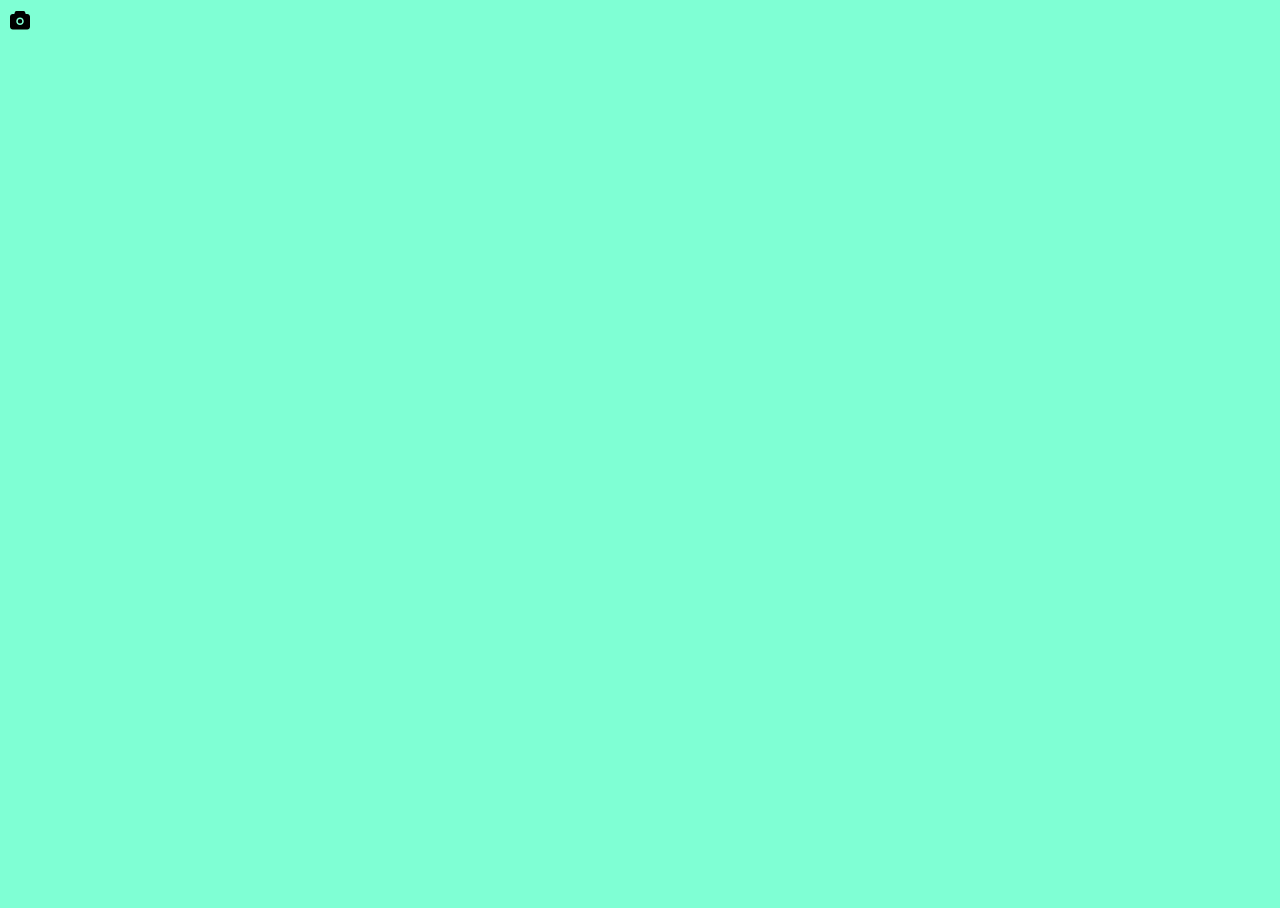
==== index.html @ cb2c3912 "Create index.html" ====
<!DOCTYPE html>
<html lang="en">
  <head>
    <meta charset="UTF-8" />
    <meta http-equiv="X-UA-Compatible" content="IE=edge" />
    <meta name="viewport" content="width=device-width, initial-scale=1.0" />
    <link rel="stylesheet" href="https://cdn.jsdelivr.net/npm/niplayer@latest/dist/css/index.css" />
    <script src="https://cdn.jsdelivr.net/npm/niplayer@latest/dist/player.umd.js"></script>
    <title>Document</title>
    <style>
      html,body {
        width: 100%;
        height: 100%;
        background-color: aquamarine;
      }
    </style>
  </head>
  <body>
    <div>
      <svg t="1675149393959" class="icon" viewBox="0 0 1024 1024" version="1.1" xmlns="http://www.w3.org/2000/svg" p-id="6504" width="24" height="24">
        <path d="M659.925333 128a74.666667 74.666667 0 0 1 71.338667 52.618667L754.56 256H821.333333c64.8 0 117.333333 52.533333 117.333334 117.333333v426.666667c0 64.8-52.533333 117.333333-117.333334 117.333333H202.666667c-64.8 0-117.333333-52.533333-117.333334-117.333333V373.333333c0-64.8 52.533333-117.333333 117.333334-117.333333h66.773333l23.296-75.381333A74.666667 74.666667 0 0 1 364.074667 128h295.850666zM512 405.333333c-88.362667 0-160 71.637333-160 160 0 88.362667 71.637333 160 160 160 88.362667 0 160-71.637333 160-160 0-88.362667-71.637333-160-160-160z m0 256a96 96 0 1 0 0-192 96 96 0 0 0 0 192z" fill="#000000" p-id="6505">
        </path>
      </svg>
    </div>
    <div id="video"></div>
    
    <script>
      let player = new Player.Player({
        url: "https://novaex.cc/demo2.mp4",
        container: document.getElementById("video"),
        width: "1000px",
        height: "400px",
      });
      player.use({
        install(player) {
          player.registerControls("Dot", {
            id: "Dot",
            props: {
              style: {
                backgroundColor: "blue",
              },
            },
          });
        },
      });
    </script>
  </body>
</html>
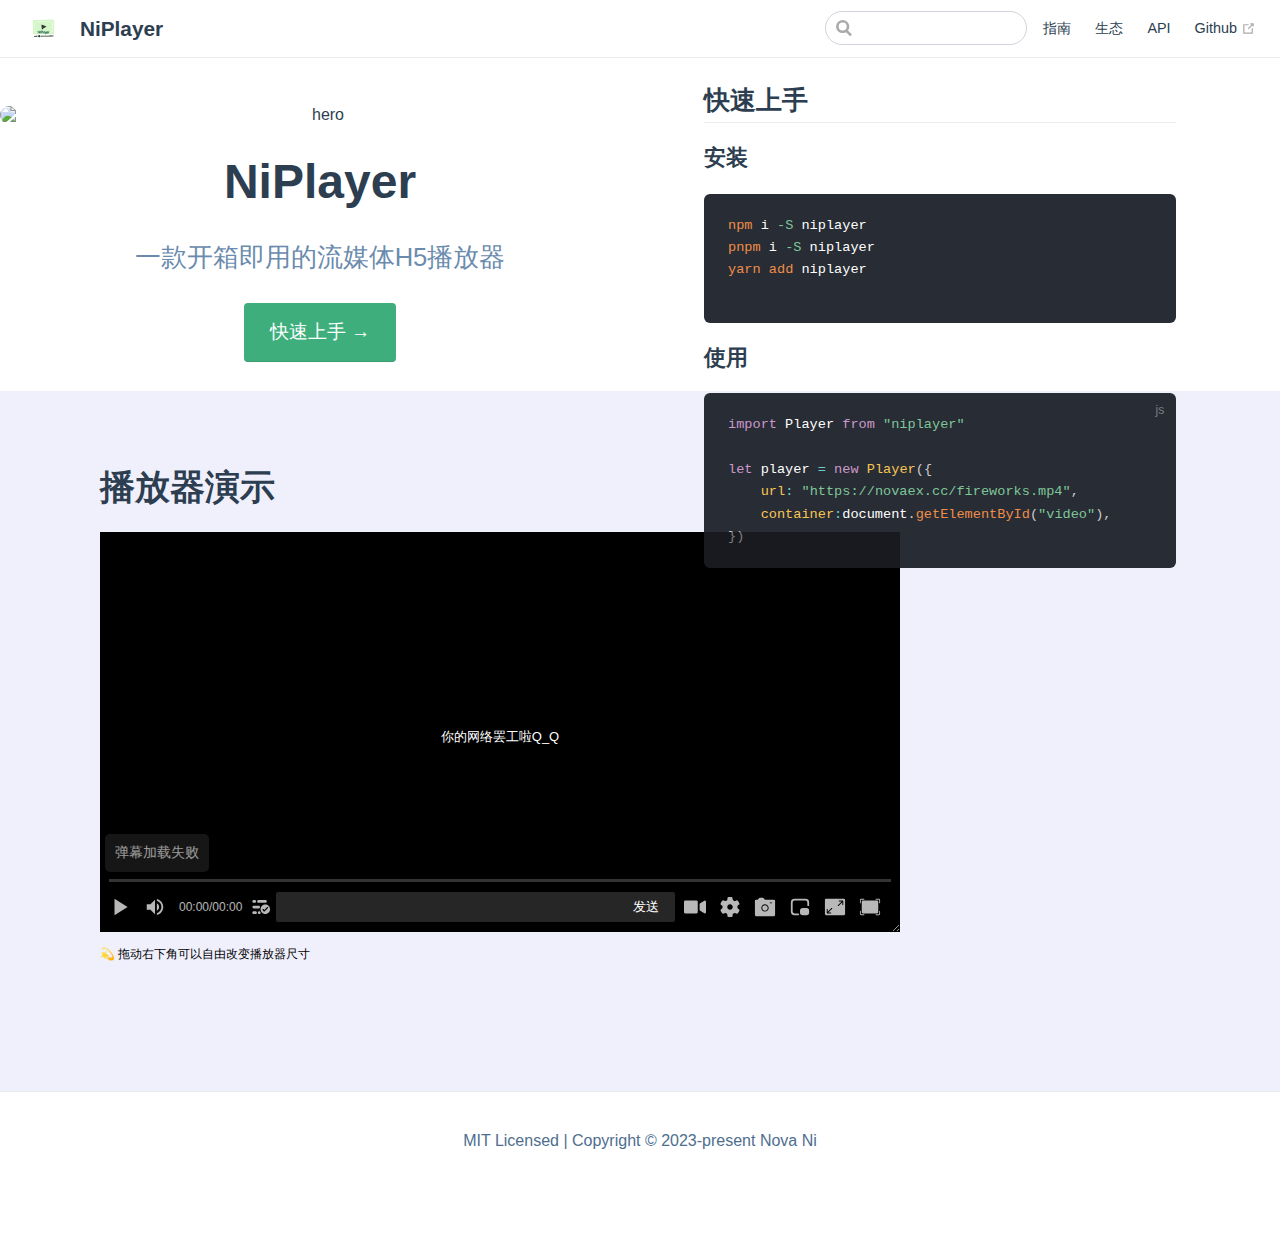
==== commit f2cacb7b: "deploy" ====
--- a/index.html
+++ b/index.html
@@ -1,48 +1,52 @@
 <!DOCTYPE html>
-<html lang="en">
+<html lang="en-US">
   <head>
-    <meta charset="UTF-8" />
-    <meta http-equiv="X-UA-Compatible" content="IE=edge" />
-    <meta name="viewport" content="width=device-width, initial-scale=1.0" />
-    <link rel="stylesheet" href="https://cdn.jsdelivr.net/npm/niplayer@latest/dist/css/index.css" />
-    <script src="https://cdn.jsdelivr.net/npm/niplayer@latest/dist/player.umd.js"></script>
-    <title>Document</title>
-    <style>
-      html,body {
-        width: 100%;
-        height: 100%;
-        background-color: aquamarine;
-      }
-    </style>
+    <meta charset="utf-8">
+    <meta name="viewport" content="width=device-width,initial-scale=1">
+    <title>NiPlayer</title>
+    <meta name="generator" content="VuePress 1.9.8">
+    
+    <meta name="description" content="一款开箱即用的H5流媒体播放器">
+    
+    <link rel="preload" href="/assets/css/0.styles.da705c6e.css" as="style"><link rel="preload" href="/assets/js/app.97c02238.js" as="script"><link rel="preload" href="/assets/js/2.1f286199.js" as="script"><link rel="preload" href="/assets/js/9.06695d3e.js" as="script"><link rel="preload" href="/assets/js/3.0d7fd552.js" as="script"><link rel="prefetch" href="/assets/js/10.275e69c3.js"><link rel="prefetch" href="/assets/js/11.cec7d54b.js"><link rel="prefetch" href="/assets/js/12.749bec8d.js"><link rel="prefetch" href="/assets/js/13.1fce0dee.js"><link rel="prefetch" href="/assets/js/14.be39ef04.js"><link rel="prefetch" href="/assets/js/15.e1bc31ca.js"><link rel="prefetch" href="/assets/js/16.792c9445.js"><link rel="prefetch" href="/assets/js/17.b4f97cc5.js"><link rel="prefetch" href="/assets/js/18.1da1cf87.js"><link rel="prefetch" href="/assets/js/19.feb451e7.js"><link rel="prefetch" href="/assets/js/20.a39a56b5.js"><link rel="prefetch" href="/assets/js/4.28f7f98e.js"><link rel="prefetch" href="/assets/js/5.9e49a057.js"><link rel="prefetch" href="/assets/js/6.00700fda.js"><link rel="prefetch" href="/assets/js/7.32e72e85.js"><link rel="prefetch" href="/assets/js/8.fa865131.js">
+    <link rel="stylesheet" href="/assets/css/0.styles.da705c6e.css">
   </head>
   <body>
-    <div>
-      <svg t="1675149393959" class="icon" viewBox="0 0 1024 1024" version="1.1" xmlns="http://www.w3.org/2000/svg" p-id="6504" width="24" height="24">
-        <path d="M659.925333 128a74.666667 74.666667 0 0 1 71.338667 52.618667L754.56 256H821.333333c64.8 0 117.333333 52.533333 117.333334 117.333333v426.666667c0 64.8-52.533333 117.333333-117.333334 117.333333H202.666667c-64.8 0-117.333333-52.533333-117.333334-117.333333V373.333333c0-64.8 52.533333-117.333333 117.333334-117.333333h66.773333l23.296-75.381333A74.666667 74.666667 0 0 1 364.074667 128h295.850666zM512 405.333333c-88.362667 0-160 71.637333-160 160 0 88.362667 71.637333 160 160 160 88.362667 0 160-71.637333 160-160 0-88.362667-71.637333-160-160-160z m0 256a96 96 0 1 0 0-192 96 96 0 0 0 0 192z" fill="#000000" p-id="6505">
-        </path>
-      </svg>
-    </div>
-    <div id="video"></div>
-    
-    <script>
-      let player = new Player.Player({
-        url: "https://novaex.cc/demo2.mp4",
-        container: document.getElementById("video"),
-        width: "1000px",
-        height: "400px",
-      });
-      player.use({
-        install(player) {
-          player.registerControls("Dot", {
-            id: "Dot",
-            props: {
-              style: {
-                backgroundColor: "blue",
-              },
-            },
-          });
-        },
-      });
-    </script>
+    <div id="app" data-server-rendered="true"><div class="theme-container no-sidebar custom-page-class"><header class="navbar"><div class="sidebar-button"><svg xmlns="http://www.w3.org/2000/svg" aria-hidden="true" role="img" viewBox="0 0 448 512" class="icon"><path fill="currentColor" d="M436 124H12c-6.627 0-12-5.373-12-12V80c0-6.627 5.373-12 12-12h424c6.627 0 12 5.373 12 12v32c0 6.627-5.373 12-12 12zm0 160H12c-6.627 0-12-5.373-12-12v-32c0-6.627 5.373-12 12-12h424c6.627 0 12 5.373 12 12v32c0 6.627-5.373 12-12 12zm0 160H12c-6.627 0-12-5.373-12-12v-32c0-6.627 5.373-12 12-12h424c6.627 0 12 5.373 12 12v32c0 6.627-5.373 12-12 12z"></path></svg></div> <a href="/" aria-current="page" class="home-link router-link-exact-active router-link-active"><img src="/assets/NiPlayer.svg" alt="NiPlayer" class="logo"> <span class="site-name can-hide">NiPlayer</span></a> <div class="links"><div class="search-box"><input aria-label="Search" autocomplete="off" spellcheck="false" value=""> <!----></div> <nav class="nav-links can-hide"><div class="nav-item"><a href="/guide/" class="nav-link">
+  指南
+</a></div><div class="nav-item"><a href="/env/" class="nav-link">
+  生态
+</a></div><div class="nav-item"><a href="/api/" class="nav-link">
+  API
+</a></div><div class="nav-item"><a href="https://github.com/niyuancheng/NiPlayer" target="_blank" rel="noopener noreferrer" class="nav-link external">
+  Github
+  <span><svg xmlns="http://www.w3.org/2000/svg" aria-hidden="true" focusable="false" x="0px" y="0px" viewBox="0 0 100 100" width="15" height="15" class="icon outbound"><path fill="currentColor" d="M18.8,85.1h56l0,0c2.2,0,4-1.8,4-4v-32h-8v28h-48v-48h28v-8h-32l0,0c-2.2,0-4,1.8-4,4v56C14.8,83.3,16.6,85.1,18.8,85.1z"></path> <polygon fill="currentColor" points="45.7,48.7 51.3,54.3 77.2,28.5 77.2,37.2 85.2,37.2 85.2,14.9 62.8,14.9 62.8,22.9 71.5,22.9"></polygon></svg> <span class="sr-only">(opens new window)</span></span></a></div> <!----></nav></div></header> <div class="sidebar-mask"></div> <aside class="sidebar"><nav class="nav-links"><div class="nav-item"><a href="/guide/" class="nav-link">
+  指南
+</a></div><div class="nav-item"><a href="/env/" class="nav-link">
+  生态
+</a></div><div class="nav-item"><a href="/api/" class="nav-link">
+  API
+</a></div><div class="nav-item"><a href="https://github.com/niyuancheng/NiPlayer" target="_blank" rel="noopener noreferrer" class="nav-link external">
+  Github
+  <span><svg xmlns="http://www.w3.org/2000/svg" aria-hidden="true" focusable="false" x="0px" y="0px" viewBox="0 0 100 100" width="15" height="15" class="icon outbound"><path fill="currentColor" d="M18.8,85.1h56l0,0c2.2,0,4-1.8,4-4v-32h-8v28h-48v-48h28v-8h-32l0,0c-2.2,0-4,1.8-4,4v56C14.8,83.3,16.6,85.1,18.8,85.1z"></path> <polygon fill="currentColor" points="45.7,48.7 51.3,54.3 77.2,28.5 77.2,37.2 85.2,37.2 85.2,14.9 62.8,14.9 62.8,22.9 71.5,22.9"></polygon></svg> <span class="sr-only">(opens new window)</span></span></a></div> <!----></nav>  <!----> </aside> <main aria-labelledby="main-title" class="home"><header class="hero"><img src="https://user-images.githubusercontent.com/69229785/218453758-a594b343-00b3-4480-9b81-39e4993eea35.png" alt="hero"> <h1 id="main-title">
+      NiPlayer
+    </h1> <p class="description">
+      一款开箱即用的流媒体H5播放器
+    </p> <p class="action"><a href="/guide/" class="nav-link action-button">
+  快速上手 →
+</a></p></header> <!----> <div class="theme-default-content custom content__default"><div id="wrapper" data-v-2b04a01d><h1 data-v-2b04a01d>播放器演示</h1> <div class="playarea" data-v-2b04a01d><div class="box" data-v-2b04a01d></div></div> <div class="info" data-v-2b04a01d><div class="content__info" data-v-2b04a01d><p>💫 拖动右下角可以自由改变播放器尺寸</p></div></div> <div class="begin" data-v-2b04a01d><div class="content__begin" data-v-2b04a01d><h2 id="快速上手"><a href="#快速上手" class="header-anchor">#</a> 快速上手</h2> <h3 id="安装"><a href="#安装" class="header-anchor">#</a> 安装</h3> <div class="language-shell extra-class"><pre class="language-shell"><code><span class="token function">npm</span> i <span class="token parameter variable">-S</span> niplayer                                   
+<span class="token function">pnpm</span> i <span class="token parameter variable">-S</span> niplayer
+<span class="token function">yarn</span> <span class="token function">add</span> niplayer
+
+</code></pre></div><h3 id="使用"><a href="#使用" class="header-anchor">#</a> 使用</h3> <div class="language-js extra-class"><pre class="language-js"><code><span class="token keyword">import</span> Player <span class="token keyword">from</span> <span class="token string">&quot;niplayer&quot;</span>
+
+<span class="token keyword">let</span> player <span class="token operator">=</span> <span class="token keyword">new</span> <span class="token class-name">Player</span><span class="token punctuation">(</span><span class="token punctuation">{</span>
+    <span class="token literal-property property">url</span><span class="token operator">:</span> <span class="token string">&quot;https://novaex.cc/fireworks.mp4&quot;</span><span class="token punctuation">,</span> 
+    <span class="token literal-property property">container</span><span class="token operator">:</span>document<span class="token punctuation">.</span><span class="token function">getElementById</span><span class="token punctuation">(</span><span class="token string">&quot;video&quot;</span><span class="token punctuation">)</span><span class="token punctuation">,</span>
+<span class="token punctuation">}</span><span class="token punctuation">)</span>
+</code></pre></div></div></div></div></div> <div class="footer">
+    MIT Licensed | Copyright © 2023-present Nova Ni
+  </div></main></div><div class="global-ui"></div></div>
+    <script src="/assets/js/app.97c02238.js" defer></script><script src="/assets/js/2.1f286199.js" defer></script><script src="/assets/js/9.06695d3e.js" defer></script><script src="/assets/js/3.0d7fd552.js" defer></script>
   </body>
 </html>
--- a/assets/css/0.styles.da705c6e.css
+++ b/assets/css/0.styles.da705c6e.css
@@ -0,0 +1 @@
+code[class*=language-],pre[class*=language-]{color:#ccc;background:none;font-family:Consolas,Monaco,Andale Mono,Ubuntu Mono,monospace;font-size:1em;text-align:left;white-space:pre;word-spacing:normal;word-break:normal;word-wrap:normal;line-height:1.5;-moz-tab-size:4;-o-tab-size:4;tab-size:4;-webkit-hyphens:none;hyphens:none}pre[class*=language-]{padding:1em;margin:.5em 0;overflow:auto}:not(pre)>code[class*=language-],pre[class*=language-]{background:#2d2d2d}:not(pre)>code[class*=language-]{padding:.1em;border-radius:.3em;white-space:normal}.token.block-comment,.token.cdata,.token.comment,.token.doctype,.token.prolog{color:#999}.token.punctuation{color:#ccc}.token.attr-name,.token.deleted,.token.namespace,.token.tag{color:#e2777a}.token.function-name{color:#6196cc}.token.boolean,.token.function,.token.number{color:#f08d49}.token.class-name,.token.constant,.token.property,.token.symbol{color:#f8c555}.token.atrule,.token.builtin,.token.important,.token.keyword,.token.selector{color:#cc99cd}.token.attr-value,.token.char,.token.regex,.token.string,.token.variable{color:#7ec699}.token.entity,.token.operator,.token.url{color:#67cdcc}.token.bold,.token.important{font-weight:700}.token.italic{font-style:italic}.token.entity{cursor:help}.token.inserted{color:green}.theme-default-content code{color:#476582;padding:.25rem .5rem;margin:0;font-size:.85em;background-color:rgba(27,31,35,.05);border-radius:3px}.theme-default-content code .token.deleted{color:#ec5975}.theme-default-content code .token.inserted{color:#3eaf7c}.theme-default-content pre,.theme-default-content pre[class*=language-]{line-height:1.4;padding:1.25rem 1.5rem;margin:.85rem 0;background-color:#282c34;border-radius:6px;overflow:auto}.theme-default-content pre[class*=language-] code,.theme-default-content pre code{color:#fff;padding:0;background-color:transparent;border-radius:0}div[class*=language-]{position:relative;background-color:#282c34;border-radius:6px}div[class*=language-] .highlight-lines{-webkit-user-select:none;user-select:none;padding-top:1.3rem;position:absolute;top:0;left:0;width:100%;line-height:1.4}div[class*=language-] .highlight-lines .highlighted{background-color:rgba(0,0,0,.66)}div[class*=language-] pre,div[class*=language-] pre[class*=language-]{background:transparent;position:relative;z-index:1}div[class*=language-]:before{position:absolute;z-index:3;top:.8em;right:1em;font-size:.75rem;color:hsla(0,0%,100%,.4)}div[class*=language-]:not(.line-numbers-mode) .line-numbers-wrapper{display:none}div[class*=language-].line-numbers-mode .highlight-lines .highlighted{position:relative}div[class*=language-].line-numbers-mode .highlight-lines .highlighted:before{content:" ";position:absolute;z-index:3;left:0;top:0;display:block;width:3.5rem;height:100%;background-color:rgba(0,0,0,.66)}div[class*=language-].line-numbers-mode pre{padding-left:4.5rem;vertical-align:middle}div[class*=language-].line-numbers-mode .line-numbers-wrapper{position:absolute;top:0;width:3.5rem;text-align:center;color:hsla(0,0%,100%,.3);padding:1.25rem 0;line-height:1.4}div[class*=language-].line-numbers-mode .line-numbers-wrapper br{-webkit-user-select:none;user-select:none}div[class*=language-].line-numbers-mode .line-numbers-wrapper .line-number{position:relative;z-index:4;-webkit-user-select:none;user-select:none;font-size:.85em}div[class*=language-].line-numbers-mode:after{content:"";position:absolute;z-index:2;top:0;left:0;width:3.5rem;height:100%;border-radius:6px 0 0 6px;border-right:1px solid rgba(0,0,0,.66);background-color:#282c34}div[class~=language-js]:before{content:"js"}div[class~=language-ts]:before{content:"ts"}div[class~=language-html]:before{content:"html"}div[class~=language-md]:before{content:"md"}div[class~=language-vue]:before{content:"vue"}div[class~=language-css]:before{content:"css"}div[class~=language-sass]:before{content:"sass"}div[class~=language-scss]:before{content:"scss"}div[class~=language-less]:before{content:"less"}div[class~=language-stylus]:before{content:"stylus"}div[class~=language-go]:before{content:"go"}div[class~=language-java]:before{content:"java"}div[class~=language-c]:before{content:"c"}div[class~=language-sh]:before{content:"sh"}div[class~=language-yaml]:before{content:"yaml"}div[class~=language-py]:before{content:"py"}div[class~=language-docker]:before{content:"docker"}div[class~=language-dockerfile]:before{content:"dockerfile"}div[class~=language-makefile]:before{content:"makefile"}div[class~=language-javascript]:before{content:"js"}div[class~=language-typescript]:before{content:"ts"}div[class~=language-markup]:before{content:"html"}div[class~=language-markdown]:before{content:"md"}div[class~=language-json]:before{content:"json"}div[class~=language-ruby]:before{content:"rb"}div[class~=language-python]:before{content:"py"}div[class~=language-bash]:before{content:"sh"}div[class~=language-php]:before{content:"php"}.custom-block .custom-block-title{font-weight:600;margin-bottom:-.4rem}.custom-block.danger,.custom-block.tip,.custom-block.warning{padding:.1rem 1.5rem;border-left-width:.5rem;border-left-style:solid;margin:1rem 0}.custom-block.tip{background-color:#f3f5f7;border-color:#42b983}.custom-block.warning{background-color:rgba(255,229,100,.3);border-color:#e7c000;color:#6b5900}.custom-block.warning .custom-block-title{color:#b29400}.custom-block.warning a{color:#2c3e50}.custom-block.danger{background-color:#ffe6e6;border-color:#c00;color:#4d0000}.custom-block.danger .custom-block-title{color:#900}.custom-block.danger a{color:#2c3e50}.custom-block.details{display:block;position:relative;border-radius:2px;margin:1.6em 0;padding:1.6em;background-color:#eee}.custom-block.details h4{margin-top:0}.custom-block.details figure:last-child,.custom-block.details p:last-child{margin-bottom:0;padding-bottom:0}.custom-block.details summary{outline:none;cursor:pointer}.arrow{display:inline-block;width:0;height:0}.arrow.up{border-bottom:6px solid #ccc}.arrow.down,.arrow.up{border-left:4px solid transparent;border-right:4px solid transparent}.arrow.down{border-top:6px solid #ccc}.arrow.right{border-left:6px solid #ccc}.arrow.left,.arrow.right{border-top:4px solid transparent;border-bottom:4px solid transparent}.arrow.left{border-right:6px solid #ccc}.theme-default-content:not(.custom){max-width:740px;margin:0 auto;padding:2rem 2.5rem}@media (max-width:959px){.theme-default-content:not(.custom){padding:2rem}}@media (max-width:419px){.theme-default-content:not(.custom){padding:1.5rem}}.table-of-contents .badge{vertical-align:middle}body,html{padding:0;margin:0;background-color:#fff}body{font-family:-apple-system,BlinkMacSystemFont,Segoe UI,Roboto,Oxygen,Ubuntu,Cantarell,Fira Sans,Droid Sans,Helvetica Neue,sans-serif;-webkit-font-smoothing:antialiased;-moz-osx-font-smoothing:grayscale;font-size:16px;color:#2c3e50}.page{padding-left:20rem}.navbar{z-index:20;right:0;height:3.6rem;background-color:#fff;box-sizing:border-box;border-bottom:1px solid #eaecef}.navbar,.sidebar-mask{position:fixed;top:0;left:0}.sidebar-mask{z-index:9;width:100vw;height:100vh;display:none}.sidebar{font-size:16px;background-color:#fff;width:20rem;position:fixed;z-index:10;margin:0;top:3.6rem;left:0;bottom:0;box-sizing:border-box;border-right:1px solid #eaecef;overflow-y:auto}.theme-default-content:not(.custom)>:first-child{margin-top:3.6rem}.theme-default-content:not(.custom) a:hover{text-decoration:underline}.theme-default-content:not(.custom) p.demo{padding:1rem 1.5rem;border:1px solid #ddd;border-radius:4px}.theme-default-content:not(.custom) img{max-width:100%}.theme-default-content.custom{padding:0;margin:0}.theme-default-content.custom img{max-width:100%}a{font-weight:500;text-decoration:none}a,p a code{color:#3eaf7c}p a code{font-weight:400}kbd{background:#eee;border:.15rem solid #ddd;border-bottom:.25rem solid #ddd;border-radius:.15rem;padding:0 .15em}blockquote{font-size:1rem;color:#999;border-left:.2rem solid #dfe2e5;margin:1rem 0;padding:.25rem 0 .25rem 1rem}blockquote>p{margin:0}ol,ul{padding-left:1.2em}strong{font-weight:600}h1,h2,h3,h4,h5,h6{font-weight:600;line-height:1.25}.theme-default-content:not(.custom)>h1,.theme-default-content:not(.custom)>h2,.theme-default-content:not(.custom)>h3,.theme-default-content:not(.custom)>h4,.theme-default-content:not(.custom)>h5,.theme-default-content:not(.custom)>h6{margin-top:-3.1rem;padding-top:4.6rem;margin-bottom:0}.theme-default-content:not(.custom)>h1:first-child,.theme-default-content:not(.custom)>h2:first-child,.theme-default-content:not(.custom)>h3:first-child,.theme-default-content:not(.custom)>h4:first-child,.theme-default-content:not(.custom)>h5:first-child,.theme-default-content:not(.custom)>h6:first-child{margin-top:-1.5rem;margin-bottom:1rem}.theme-default-content:not(.custom)>h1:first-child+.custom-block,.theme-default-content:not(.custom)>h1:first-child+p,.theme-default-content:not(.custom)>h1:first-child+pre,.theme-default-content:not(.custom)>h2:first-child+.custom-block,.theme-default-content:not(.custom)>h2:first-child+p,.theme-default-content:not(.custom)>h2:first-child+pre,.theme-default-content:not(.custom)>h3:first-child+.custom-block,.theme-default-content:not(.custom)>h3:first-child+p,.theme-default-content:not(.custom)>h3:first-child+pre,.theme-default-content:not(.custom)>h4:first-child+.custom-block,.theme-default-content:not(.custom)>h4:first-child+p,.theme-default-content:not(.custom)>h4:first-child+pre,.theme-default-content:not(.custom)>h5:first-child+.custom-block,.theme-default-content:not(.custom)>h5:first-child+p,.theme-default-content:not(.custom)>h5:first-child+pre,.theme-default-content:not(.custom)>h6:first-child+.custom-block,.theme-default-content:not(.custom)>h6:first-child+p,.theme-default-content:not(.custom)>h6:first-child+pre{margin-top:2rem}h1:focus .header-anchor,h1:hover .header-anchor,h2:focus .header-anchor,h2:hover .header-anchor,h3:focus .header-anchor,h3:hover .header-anchor,h4:focus .header-anchor,h4:hover .header-anchor,h5:focus .header-anchor,h5:hover .header-anchor,h6:focus .header-anchor,h6:hover .header-anchor{opacity:1}h1{font-size:2.2rem}h2{font-size:1.65rem;padding-bottom:.3rem;border-bottom:1px solid #eaecef}h3{font-size:1.35rem}a.header-anchor{font-size:.85em;float:left;margin-left:-.87em;padding-right:.23em;margin-top:.125em;opacity:0}a.header-anchor:focus,a.header-anchor:hover{text-decoration:none}.line-number,code,kbd{font-family:source-code-pro,Menlo,Monaco,Consolas,Courier New,monospace}ol,p,ul{line-height:1.7}hr{border:0;border-top:1px solid #eaecef}table{border-collapse:collapse;margin:1rem 0;display:block;overflow-x:auto}tr{border-top:1px solid #dfe2e5}tr:nth-child(2n){background-color:#f6f8fa}td,th{border:1px solid #dfe2e5;padding:.6em 1em}.theme-container.sidebar-open .sidebar-mask{display:block}.theme-container.no-navbar .theme-default-content:not(.custom)>h1,.theme-container.no-navbar h2,.theme-container.no-navbar h3,.theme-container.no-navbar h4,.theme-container.no-navbar h5,.theme-container.no-navbar h6{margin-top:1.5rem;padding-top:0}.theme-container.no-navbar .sidebar{top:0}@media (min-width:720px){.theme-container.no-sidebar .sidebar{display:none}.theme-container.no-sidebar .page{padding-left:0}}@media (max-width:959px){.sidebar{font-size:15px;width:16.4rem}.page{padding-left:16.4rem}}@media (max-width:719px){.sidebar{top:0;padding-top:3.6rem;transform:translateX(-100%);transition:transform .2s ease}.page{padding-left:0}.theme-container.sidebar-open .sidebar{transform:translateX(0)}.theme-container.no-navbar .sidebar{padding-top:0}}@media (max-width:419px){h1{font-size:1.9rem}.theme-default-content div[class*=language-]{margin:.85rem -1.5rem;border-radius:0}}.home .hero img{border-radius:10px}.theme-default-content.custom{width:100%}.home{max-width:100%!important;padding:3.6rem 0!important;position:relative}.home .hero{display:inline-block;width:50%}#nprogress{pointer-events:none}#nprogress .bar{background:#3eaf7c;position:fixed;z-index:1031;top:0;left:0;width:100%;height:2px}#nprogress .peg{display:block;position:absolute;right:0;width:100px;height:100%;box-shadow:0 0 10px #3eaf7c,0 0 5px #3eaf7c;opacity:1;transform:rotate(3deg) translateY(-4px)}#nprogress .spinner{display:block;position:fixed;z-index:1031;top:15px;right:15px}#nprogress .spinner-icon{width:18px;height:18px;box-sizing:border-box;border-color:#3eaf7c transparent transparent #3eaf7c;border-style:solid;border-width:2px;border-radius:50%;animation:nprogress-spinner .4s linear infinite}.nprogress-custom-parent{overflow:hidden;position:relative}.nprogress-custom-parent #nprogress .bar,.nprogress-custom-parent #nprogress .spinner{position:absolute}@keyframes nprogress-spinner{0%{transform:rotate(0deg)}to{transform:rotate(1turn)}}.icon.outbound{color:#aaa;display:inline-block;vertical-align:middle;position:relative;top:-1px}.sr-only{position:absolute;width:1px;height:1px;padding:0;margin:-1px;overflow:hidden;clip:rect(0,0,0,0);white-space:nowrap;border-width:0}.home{padding:3.6rem 2rem 0;max-width:960px;margin:0 auto;display:block}.home .hero{text-align:center}.home .hero img{max-width:100%;max-height:280px;display:block;margin:3rem auto 1.5rem}.home .hero h1{font-size:3rem}.home .hero .action,.home .hero .description,.home .hero h1{margin:1.8rem auto}.home .hero .description{max-width:35rem;font-size:1.6rem;line-height:1.3;color:#6a8bad}.home .hero .action-button{display:inline-block;font-size:1.2rem;color:#fff;background-color:#3eaf7c;padding:.8rem 1.6rem;border-radius:4px;transition:background-color .1s ease;box-sizing:border-box;border-bottom:1px solid #389d70}.home .hero .action-button:hover{background-color:#4abf8a}.home .features{border-top:1px solid #eaecef;padding:1.2rem 0;margin-top:2.5rem;display:flex;flex-wrap:wrap;align-items:flex-start;align-content:stretch;justify-content:space-between}.home .feature{flex-grow:1;flex-basis:30%;max-width:30%}.home .feature h2{font-size:1.4rem;font-weight:500;border-bottom:none;padding-bottom:0;color:#3a5169}.home .feature p{color:#4e6e8e}.home .footer{padding:2.5rem;border-top:1px solid #eaecef;text-align:center;color:#4e6e8e}@media (max-width:719px){.home .features{flex-direction:column}.home .feature{max-width:100%;padding:0 2.5rem}}@media (max-width:419px){.home{padding-left:1.5rem;padding-right:1.5rem}.home .hero img{max-height:210px;margin:2rem auto 1.2rem}.home .hero h1{font-size:2rem}.home .hero .action,.home .hero .description,.home .hero h1{margin:1.2rem auto}.home .hero .description{font-size:1.2rem}.home .hero .action-button{font-size:1rem;padding:.6rem 1.2rem}.home .feature h2{font-size:1.25rem}}.search-box{display:inline-block;position:relative;margin-right:1rem}.search-box input{cursor:text;width:10rem;height:2rem;color:#4e6e8e;display:inline-block;border:1px solid #cfd4db;border-radius:2rem;font-size:.9rem;line-height:2rem;padding:0 .5rem 0 2rem;outline:none;transition:all .2s ease;background:#fff url(/assets/img/search.83621669.svg) .6rem .5rem no-repeat;background-size:1rem}.search-box input:focus{cursor:auto;border-color:#3eaf7c}.search-box .suggestions{background:#fff;width:20rem;position:absolute;top:2rem;border:1px solid #cfd4db;border-radius:6px;padding:.4rem;list-style-type:none}.search-box .suggestions.align-right{right:0}.search-box .suggestion{line-height:1.4;padding:.4rem .6rem;border-radius:4px;cursor:pointer}.search-box .suggestion a{white-space:normal;color:#5d82a6}.search-box .suggestion a .page-title{font-weight:600}.search-box .suggestion a .header{font-size:.9em;margin-left:.25em}.search-box .suggestion.focused{background-color:#f3f4f5}.search-box .suggestion.focused a{color:#3eaf7c}@media (max-width:959px){.search-box input{cursor:pointer;width:0;border-color:transparent;position:relative}.search-box input:focus{cursor:text;left:0;width:10rem}}@media (-ms-high-contrast:none){.search-box input{height:2rem}}@media (max-width:959px) and (min-width:719px){.search-box .suggestions{left:0}}@media (max-width:719px){.search-box{margin-right:0}.search-box input{left:1rem}.search-box .suggestions{right:0}}@media (max-width:419px){.search-box .suggestions{width:calc(100vw - 4rem)}.search-box input:focus{width:8rem}}.sidebar-button{cursor:pointer;display:none;width:1.25rem;height:1.25rem;position:absolute;padding:.6rem;top:.6rem;left:1rem}.sidebar-button .icon{display:block;width:1.25rem;height:1.25rem}@media (max-width:719px){.sidebar-button{display:block}}.dropdown-enter,.dropdown-leave-to{height:0!important}.dropdown-wrapper{cursor:pointer}.dropdown-wrapper .dropdown-title,.dropdown-wrapper .mobile-dropdown-title{display:block;font-size:.9rem;font-family:inherit;cursor:inherit;padding:inherit;line-height:1.4rem;background:transparent;border:none;font-weight:500;color:#2c3e50}.dropdown-wrapper .dropdown-title:hover,.dropdown-wrapper .mobile-dropdown-title:hover{border-color:transparent}.dropdown-wrapper .dropdown-title .arrow,.dropdown-wrapper .mobile-dropdown-title .arrow{vertical-align:middle;margin-top:-1px;margin-left:.4rem}.dropdown-wrapper .mobile-dropdown-title{display:none;font-weight:600}.dropdown-wrapper .mobile-dropdown-title font-size inherit:hover{color:#3eaf7c}.dropdown-wrapper .nav-dropdown .dropdown-item{color:inherit;line-height:1.7rem}.dropdown-wrapper .nav-dropdown .dropdown-item h4{margin:.45rem 0 0;border-top:1px solid #eee;padding:1rem 1.5rem .45rem 1.25rem}.dropdown-wrapper .nav-dropdown .dropdown-item .dropdown-subitem-wrapper{padding:0;list-style:none}.dropdown-wrapper .nav-dropdown .dropdown-item .dropdown-subitem-wrapper .dropdown-subitem{font-size:.9em}.dropdown-wrapper .nav-dropdown .dropdown-item a{display:block;line-height:1.7rem;position:relative;border-bottom:none;font-weight:400;margin-bottom:0;padding:0 1.5rem 0 1.25rem}.dropdown-wrapper .nav-dropdown .dropdown-item a.router-link-active,.dropdown-wrapper .nav-dropdown .dropdown-item a:hover{color:#3eaf7c}.dropdown-wrapper .nav-dropdown .dropdown-item a.router-link-active:after{content:"";width:0;height:0;border-left:5px solid #3eaf7c;border-top:3px solid transparent;border-bottom:3px solid transparent;position:absolute;top:calc(50% - 2px);left:9px}.dropdown-wrapper .nav-dropdown .dropdown-item:first-child h4{margin-top:0;padding-top:0;border-top:0}@media (max-width:719px){.dropdown-wrapper.open .dropdown-title{margin-bottom:.5rem}.dropdown-wrapper .dropdown-title{display:none}.dropdown-wrapper .mobile-dropdown-title{display:block}.dropdown-wrapper .nav-dropdown{transition:height .1s ease-out;overflow:hidden}.dropdown-wrapper .nav-dropdown .dropdown-item h4{border-top:0;margin-top:0;padding-top:0}.dropdown-wrapper .nav-dropdown .dropdown-item>a,.dropdown-wrapper .nav-dropdown .dropdown-item h4{font-size:15px;line-height:2rem}.dropdown-wrapper .nav-dropdown .dropdown-item .dropdown-subitem{font-size:14px;padding-left:1rem}}@media (min-width:719px){.dropdown-wrapper{height:1.8rem}.dropdown-wrapper.open .nav-dropdown,.dropdown-wrapper:hover .nav-dropdown{display:block!important}.dropdown-wrapper.open:blur{display:none}.dropdown-wrapper .nav-dropdown{display:none;height:auto!important;box-sizing:border-box;max-height:calc(100vh - 2.7rem);overflow-y:auto;position:absolute;top:100%;right:0;background-color:#fff;padding:.6rem 0;border:1px solid;border-color:#ddd #ddd #ccc;text-align:left;border-radius:.25rem;white-space:nowrap;margin:0}}.nav-links{display:inline-block}.nav-links a{line-height:1.4rem;color:inherit}.nav-links a.router-link-active,.nav-links a:hover{color:#3eaf7c}.nav-links .nav-item{position:relative;display:inline-block;margin-left:1.5rem;line-height:2rem}.nav-links .nav-item:first-child{margin-left:0}.nav-links .repo-link{margin-left:1.5rem}@media (max-width:719px){.nav-links .nav-item,.nav-links .repo-link{margin-left:0}}@media (min-width:719px){.nav-links a.router-link-active,.nav-links a:hover{color:#2c3e50}.nav-item>a:not(.external).router-link-active,.nav-item>a:not(.external):hover{margin-bottom:-2px;border-bottom:2px solid #46bd87}}.navbar{padding:.7rem 1.5rem;line-height:2.2rem}.navbar a,.navbar img,.navbar span{display:inline-block}.navbar .logo{height:2.2rem;min-width:2.2rem;margin-right:.8rem;vertical-align:top}.navbar .site-name{font-size:1.3rem;font-weight:600;color:#2c3e50;position:relative}.navbar .links{padding-left:1.5rem;box-sizing:border-box;background-color:#fff;white-space:nowrap;font-size:.9rem;position:absolute;right:1.5rem;top:.7rem;display:flex}.navbar .links .search-box{flex:0 0 auto;vertical-align:top}@media (max-width:719px){.navbar{padding-left:4rem}.navbar .can-hide{display:none}.navbar .links{padding-left:1.5rem}.navbar .site-name{width:calc(100vw - 9.4rem);overflow:hidden;white-space:nowrap;text-overflow:ellipsis}}.page-edit{max-width:740px;margin:0 auto;padding:2rem 2.5rem}@media (max-width:959px){.page-edit{padding:2rem}}@media (max-width:419px){.page-edit{padding:1.5rem}}.page-edit{padding-top:1rem;padding-bottom:1rem;overflow:auto}.page-edit .edit-link{display:inline-block}.page-edit .edit-link a{color:#4e6e8e;margin-right:.25rem}.page-edit .last-updated{float:right;font-size:.9em}.page-edit .last-updated .prefix{font-weight:500;color:#4e6e8e}.page-edit .last-updated .time{font-weight:400;color:#767676}@media (max-width:719px){.page-edit .edit-link{margin-bottom:.5rem}.page-edit .last-updated{font-size:.8em;float:none;text-align:left}}.page-nav{max-width:740px;margin:0 auto;padding:2rem 2.5rem}@media (max-width:959px){.page-nav{padding:2rem}}@media (max-width:419px){.page-nav{padding:1.5rem}}.page-nav{padding-top:1rem;padding-bottom:0}.page-nav .inner{min-height:2rem;margin-top:0;border-top:1px solid #eaecef;padding-top:1rem;overflow:auto}.page-nav .next{float:right}.page{padding-bottom:2rem;display:block}.sidebar-group .sidebar-group{padding-left:.5em}.sidebar-group:not(.collapsable) .sidebar-heading:not(.clickable){cursor:auto;color:inherit}.sidebar-group.is-sub-group{padding-left:0}.sidebar-group.is-sub-group>.sidebar-heading{font-size:.95em;line-height:1.4;font-weight:400;padding-left:2rem}.sidebar-group.is-sub-group>.sidebar-heading:not(.clickable){opacity:.5}.sidebar-group.is-sub-group>.sidebar-group-items{padding-left:1rem}.sidebar-group.is-sub-group>.sidebar-group-items>li>.sidebar-link{font-size:.95em;border-left:none}.sidebar-group.depth-2>.sidebar-heading{border-left:none}.sidebar-heading{color:#2c3e50;transition:color .15s ease;cursor:pointer;font-size:1.1em;font-weight:700;padding:.35rem 1.5rem .35rem 1.25rem;width:100%;box-sizing:border-box;margin:0;border-left:.25rem solid transparent}.sidebar-heading.open,.sidebar-heading:hover{color:inherit}.sidebar-heading .arrow{position:relative;top:-.12em;left:.5em}.sidebar-heading.clickable.active{font-weight:600;color:#3eaf7c;border-left-color:#3eaf7c}.sidebar-heading.clickable:hover{color:#3eaf7c}.sidebar-group-items{transition:height .1s ease-out;font-size:.95em;overflow:hidden}.sidebar .sidebar-sub-headers{padding-left:1rem;font-size:.95em}a.sidebar-link{font-size:1em;font-weight:400;display:inline-block;color:#2c3e50;border-left:.25rem solid transparent;padding:.35rem 1rem .35rem 1.25rem;line-height:1.4;width:100%;box-sizing:border-box}a.sidebar-link:hover{color:#3eaf7c}a.sidebar-link.active{font-weight:600;color:#3eaf7c;border-left-color:#3eaf7c}.sidebar-group a.sidebar-link{padding-left:2rem}.sidebar-sub-headers a.sidebar-link{padding-top:.25rem;padding-bottom:.25rem;border-left:none}.sidebar-sub-headers a.sidebar-link.active{font-weight:500}.sidebar ul{padding:0;margin:0;list-style-type:none}.sidebar a{display:inline-block}.sidebar .nav-links{display:none;border-bottom:1px solid #eaecef;padding:.5rem 0 .75rem}.sidebar .nav-links a{font-weight:600}.sidebar .nav-links .nav-item,.sidebar .nav-links .repo-link{display:block;line-height:1.25rem;font-size:1.1em;padding:.5rem 0 .5rem 1.5rem}.sidebar>.sidebar-links{padding:1.5rem 0}.sidebar>.sidebar-links>li>a.sidebar-link{font-size:1.1em;line-height:1.7;font-weight:700}.sidebar>.sidebar-links>li:not(:first-child){margin-top:.75rem}@media (max-width:719px){.sidebar .nav-links{display:block}.sidebar .nav-links .dropdown-wrapper .nav-dropdown .dropdown-item a.router-link-active:after{top:calc(1rem - 2px)}.sidebar>.sidebar-links{padding:1rem 0}}#wrapper[data-v-2b04a01d]{background-color:#f0f0fd;padding:50px 100px;width:100%;height:600px}#wrapper .playarea[data-v-2b04a01d]{display:flex;align-items:center;height:400px;width:100%}#wrapper .playarea .box[data-v-2b04a01d]{overflow:hidden;resize:both;width:800px;height:100%}#wrapper .info[data-v-2b04a01d]{color:#000;font-size:12px;margin-bottom:20px;margin-top:10px}#wrapper .begin[data-v-2b04a01d]{position:absolute;left:55%;top:5%}@media (max-width:500px){#wrapper[data-v-2b04a01d]{padding:50px 0!important}.box[data-v-2b04a01d]{max-width:100vw!important;height:25vh!important}}.badge[data-v-15b7b770]{display:inline-block;font-size:14px;height:18px;line-height:18px;border-radius:3px;padding:0 6px;color:#fff}.badge.green[data-v-15b7b770],.badge.tip[data-v-15b7b770],.badge[data-v-15b7b770]{background-color:#42b983}.badge.error[data-v-15b7b770]{background-color:#da5961}.badge.warn[data-v-15b7b770],.badge.warning[data-v-15b7b770],.badge.yellow[data-v-15b7b770]{background-color:#e7c000}.badge+.badge[data-v-15b7b770]{margin-left:5px}.theme-code-block[data-v-759a7d02]{display:none}.theme-code-block__active[data-v-759a7d02]{display:block}.theme-code-block>pre[data-v-759a7d02]{background-color:orange}.theme-code-group__nav[data-v-deefee04]{margin-bottom:-35px;background-color:#282c34;padding-bottom:22px;border-top-left-radius:6px;border-top-right-radius:6px;padding-left:10px;padding-top:10px}.theme-code-group__ul[data-v-deefee04]{margin:auto 0;padding-left:0;display:inline-flex;list-style:none}.theme-code-group__nav-tab[data-v-deefee04]{border:0;padding:5px;cursor:pointer;background-color:transparent;font-size:.85em;line-height:1.4;color:hsla(0,0%,100%,.9);font-weight:600}.theme-code-group__nav-tab-active[data-v-deefee04]{border-bottom:1px solid #42b983}.pre-blank[data-v-deefee04]{color:#42b983}--- a/assets/css/0.styles.da705c6e.css
+++ b/assets/css/0.styles.da705c6e.css
@@ -0,0 +1 @@
+code[class*=language-],pre[class*=language-]{color:#ccc;background:none;font-family:Consolas,Monaco,Andale Mono,Ubuntu Mono,monospace;font-size:1em;text-align:left;white-space:pre;word-spacing:normal;word-break:normal;word-wrap:normal;line-height:1.5;-moz-tab-size:4;-o-tab-size:4;tab-size:4;-webkit-hyphens:none;hyphens:none}pre[class*=language-]{padding:1em;margin:.5em 0;overflow:auto}:not(pre)>code[class*=language-],pre[class*=language-]{background:#2d2d2d}:not(pre)>code[class*=language-]{padding:.1em;border-radius:.3em;white-space:normal}.token.block-comment,.token.cdata,.token.comment,.token.doctype,.token.prolog{color:#999}.token.punctuation{color:#ccc}.token.attr-name,.token.deleted,.token.namespace,.token.tag{color:#e2777a}.token.function-name{color:#6196cc}.token.boolean,.token.function,.token.number{color:#f08d49}.token.class-name,.token.constant,.token.property,.token.symbol{color:#f8c555}.token.atrule,.token.builtin,.token.important,.token.keyword,.token.selector{color:#cc99cd}.token.attr-value,.token.char,.token.regex,.token.string,.token.variable{color:#7ec699}.token.entity,.token.operator,.token.url{color:#67cdcc}.token.bold,.token.important{font-weight:700}.token.italic{font-style:italic}.token.entity{cursor:help}.token.inserted{color:green}.theme-default-content code{color:#476582;padding:.25rem .5rem;margin:0;font-size:.85em;background-color:rgba(27,31,35,.05);border-radius:3px}.theme-default-content code .token.deleted{color:#ec5975}.theme-default-content code .token.inserted{color:#3eaf7c}.theme-default-content pre,.theme-default-content pre[class*=language-]{line-height:1.4;padding:1.25rem 1.5rem;margin:.85rem 0;background-color:#282c34;border-radius:6px;overflow:auto}.theme-default-content pre[class*=language-] code,.theme-default-content pre code{color:#fff;padding:0;background-color:transparent;border-radius:0}div[class*=language-]{position:relative;background-color:#282c34;border-radius:6px}div[class*=language-] .highlight-lines{-webkit-user-select:none;user-select:none;padding-top:1.3rem;position:absolute;top:0;left:0;width:100%;line-height:1.4}div[class*=language-] .highlight-lines .highlighted{background-color:rgba(0,0,0,.66)}div[class*=language-] pre,div[class*=language-] pre[class*=language-]{background:transparent;position:relative;z-index:1}div[class*=language-]:before{position:absolute;z-index:3;top:.8em;right:1em;font-size:.75rem;color:hsla(0,0%,100%,.4)}div[class*=language-]:not(.line-numbers-mode) .line-numbers-wrapper{display:none}div[class*=language-].line-numbers-mode .highlight-lines .highlighted{position:relative}div[class*=language-].line-numbers-mode .highlight-lines .highlighted:before{content:" ";position:absolute;z-index:3;left:0;top:0;display:block;width:3.5rem;height:100%;background-color:rgba(0,0,0,.66)}div[class*=language-].line-numbers-mode pre{padding-left:4.5rem;vertical-align:middle}div[class*=language-].line-numbers-mode .line-numbers-wrapper{position:absolute;top:0;width:3.5rem;text-align:center;color:hsla(0,0%,100%,.3);padding:1.25rem 0;line-height:1.4}div[class*=language-].line-numbers-mode .line-numbers-wrapper br{-webkit-user-select:none;user-select:none}div[class*=language-].line-numbers-mode .line-numbers-wrapper .line-number{position:relative;z-index:4;-webkit-user-select:none;user-select:none;font-size:.85em}div[class*=language-].line-numbers-mode:after{content:"";position:absolute;z-index:2;top:0;left:0;width:3.5rem;height:100%;border-radius:6px 0 0 6px;border-right:1px solid rgba(0,0,0,.66);background-color:#282c34}div[class~=language-js]:before{content:"js"}div[class~=language-ts]:before{content:"ts"}div[class~=language-html]:before{content:"html"}div[class~=language-md]:before{content:"md"}div[class~=language-vue]:before{content:"vue"}div[class~=language-css]:before{content:"css"}div[class~=language-sass]:before{content:"sass"}div[class~=language-scss]:before{content:"scss"}div[class~=language-less]:before{content:"less"}div[class~=language-stylus]:before{content:"stylus"}div[class~=language-go]:before{content:"go"}div[class~=language-java]:before{content:"java"}div[class~=language-c]:before{content:"c"}div[class~=language-sh]:before{content:"sh"}div[class~=language-yaml]:before{content:"yaml"}div[class~=language-py]:before{content:"py"}div[class~=language-docker]:before{content:"docker"}div[class~=language-dockerfile]:before{content:"dockerfile"}div[class~=language-makefile]:before{content:"makefile"}div[class~=language-javascript]:before{content:"js"}div[class~=language-typescript]:before{content:"ts"}div[class~=language-markup]:before{content:"html"}div[class~=language-markdown]:before{content:"md"}div[class~=language-json]:before{content:"json"}div[class~=language-ruby]:before{content:"rb"}div[class~=language-python]:before{content:"py"}div[class~=language-bash]:before{content:"sh"}div[class~=language-php]:before{content:"php"}.custom-block .custom-block-title{font-weight:600;margin-bottom:-.4rem}.custom-block.danger,.custom-block.tip,.custom-block.warning{padding:.1rem 1.5rem;border-left-width:.5rem;border-left-style:solid;margin:1rem 0}.custom-block.tip{background-color:#f3f5f7;border-color:#42b983}.custom-block.warning{background-color:rgba(255,229,100,.3);border-color:#e7c000;color:#6b5900}.custom-block.warning .custom-block-title{color:#b29400}.custom-block.warning a{color:#2c3e50}.custom-block.danger{background-color:#ffe6e6;border-color:#c00;color:#4d0000}.custom-block.danger .custom-block-title{color:#900}.custom-block.danger a{color:#2c3e50}.custom-block.details{display:block;position:relative;border-radius:2px;margin:1.6em 0;padding:1.6em;background-color:#eee}.custom-block.details h4{margin-top:0}.custom-block.details figure:last-child,.custom-block.details p:last-child{margin-bottom:0;padding-bottom:0}.custom-block.details summary{outline:none;cursor:pointer}.arrow{display:inline-block;width:0;height:0}.arrow.up{border-bottom:6px solid #ccc}.arrow.down,.arrow.up{border-left:4px solid transparent;border-right:4px solid transparent}.arrow.down{border-top:6px solid #ccc}.arrow.right{border-left:6px solid #ccc}.arrow.left,.arrow.right{border-top:4px solid transparent;border-bottom:4px solid transparent}.arrow.left{border-right:6px solid #ccc}.theme-default-content:not(.custom){max-width:740px;margin:0 auto;padding:2rem 2.5rem}@media (max-width:959px){.theme-default-content:not(.custom){padding:2rem}}@media (max-width:419px){.theme-default-content:not(.custom){padding:1.5rem}}.table-of-contents .badge{vertical-align:middle}body,html{padding:0;margin:0;background-color:#fff}body{font-family:-apple-system,BlinkMacSystemFont,Segoe UI,Roboto,Oxygen,Ubuntu,Cantarell,Fira Sans,Droid Sans,Helvetica Neue,sans-serif;-webkit-font-smoothing:antialiased;-moz-osx-font-smoothing:grayscale;font-size:16px;color:#2c3e50}.page{padding-left:20rem}.navbar{z-index:20;right:0;height:3.6rem;background-color:#fff;box-sizing:border-box;border-bottom:1px solid #eaecef}.navbar,.sidebar-mask{position:fixed;top:0;left:0}.sidebar-mask{z-index:9;width:100vw;height:100vh;display:none}.sidebar{font-size:16px;background-color:#fff;width:20rem;position:fixed;z-index:10;margin:0;top:3.6rem;left:0;bottom:0;box-sizing:border-box;border-right:1px solid #eaecef;overflow-y:auto}.theme-default-content:not(.custom)>:first-child{margin-top:3.6rem}.theme-default-content:not(.custom) a:hover{text-decoration:underline}.theme-default-content:not(.custom) p.demo{padding:1rem 1.5rem;border:1px solid #ddd;border-radius:4px}.theme-default-content:not(.custom) img{max-width:100%}.theme-default-content.custom{padding:0;margin:0}.theme-default-content.custom img{max-width:100%}a{font-weight:500;text-decoration:none}a,p a code{color:#3eaf7c}p a code{font-weight:400}kbd{background:#eee;border:.15rem solid #ddd;border-bottom:.25rem solid #ddd;border-radius:.15rem;padding:0 .15em}blockquote{font-size:1rem;color:#999;border-left:.2rem solid #dfe2e5;margin:1rem 0;padding:.25rem 0 .25rem 1rem}blockquote>p{margin:0}ol,ul{padding-left:1.2em}strong{font-weight:600}h1,h2,h3,h4,h5,h6{font-weight:600;line-height:1.25}.theme-default-content:not(.custom)>h1,.theme-default-content:not(.custom)>h2,.theme-default-content:not(.custom)>h3,.theme-default-content:not(.custom)>h4,.theme-default-content:not(.custom)>h5,.theme-default-content:not(.custom)>h6{margin-top:-3.1rem;padding-top:4.6rem;margin-bottom:0}.theme-default-content:not(.custom)>h1:first-child,.theme-default-content:not(.custom)>h2:first-child,.theme-default-content:not(.custom)>h3:first-child,.theme-default-content:not(.custom)>h4:first-child,.theme-default-content:not(.custom)>h5:first-child,.theme-default-content:not(.custom)>h6:first-child{margin-top:-1.5rem;margin-bottom:1rem}.theme-default-content:not(.custom)>h1:first-child+.custom-block,.theme-default-content:not(.custom)>h1:first-child+p,.theme-default-content:not(.custom)>h1:first-child+pre,.theme-default-content:not(.custom)>h2:first-child+.custom-block,.theme-default-content:not(.custom)>h2:first-child+p,.theme-default-content:not(.custom)>h2:first-child+pre,.theme-default-content:not(.custom)>h3:first-child+.custom-block,.theme-default-content:not(.custom)>h3:first-child+p,.theme-default-content:not(.custom)>h3:first-child+pre,.theme-default-content:not(.custom)>h4:first-child+.custom-block,.theme-default-content:not(.custom)>h4:first-child+p,.theme-default-content:not(.custom)>h4:first-child+pre,.theme-default-content:not(.custom)>h5:first-child+.custom-block,.theme-default-content:not(.custom)>h5:first-child+p,.theme-default-content:not(.custom)>h5:first-child+pre,.theme-default-content:not(.custom)>h6:first-child+.custom-block,.theme-default-content:not(.custom)>h6:first-child+p,.theme-default-content:not(.custom)>h6:first-child+pre{margin-top:2rem}h1:focus .header-anchor,h1:hover .header-anchor,h2:focus .header-anchor,h2:hover .header-anchor,h3:focus .header-anchor,h3:hover .header-anchor,h4:focus .header-anchor,h4:hover .header-anchor,h5:focus .header-anchor,h5:hover .header-anchor,h6:focus .header-anchor,h6:hover .header-anchor{opacity:1}h1{font-size:2.2rem}h2{font-size:1.65rem;padding-bottom:.3rem;border-bottom:1px solid #eaecef}h3{font-size:1.35rem}a.header-anchor{font-size:.85em;float:left;margin-left:-.87em;padding-right:.23em;margin-top:.125em;opacity:0}a.header-anchor:focus,a.header-anchor:hover{text-decoration:none}.line-number,code,kbd{font-family:source-code-pro,Menlo,Monaco,Consolas,Courier New,monospace}ol,p,ul{line-height:1.7}hr{border:0;border-top:1px solid #eaecef}table{border-collapse:collapse;margin:1rem 0;display:block;overflow-x:auto}tr{border-top:1px solid #dfe2e5}tr:nth-child(2n){background-color:#f6f8fa}td,th{border:1px solid #dfe2e5;padding:.6em 1em}.theme-container.sidebar-open .sidebar-mask{display:block}.theme-container.no-navbar .theme-default-content:not(.custom)>h1,.theme-container.no-navbar h2,.theme-container.no-navbar h3,.theme-container.no-navbar h4,.theme-container.no-navbar h5,.theme-container.no-navbar h6{margin-top:1.5rem;padding-top:0}.theme-container.no-navbar .sidebar{top:0}@media (min-width:720px){.theme-container.no-sidebar .sidebar{display:none}.theme-container.no-sidebar .page{padding-left:0}}@media (max-width:959px){.sidebar{font-size:15px;width:16.4rem}.page{padding-left:16.4rem}}@media (max-width:719px){.sidebar{top:0;padding-top:3.6rem;transform:translateX(-100%);transition:transform .2s ease}.page{padding-left:0}.theme-container.sidebar-open .sidebar{transform:translateX(0)}.theme-container.no-navbar .sidebar{padding-top:0}}@media (max-width:419px){h1{font-size:1.9rem}.theme-default-content div[class*=language-]{margin:.85rem -1.5rem;border-radius:0}}.home .hero img{border-radius:10px}.theme-default-content.custom{width:100%}.home{max-width:100%!important;padding:3.6rem 0!important;position:relative}.home .hero{display:inline-block;width:50%}#nprogress{pointer-events:none}#nprogress .bar{background:#3eaf7c;position:fixed;z-index:1031;top:0;left:0;width:100%;height:2px}#nprogress .peg{display:block;position:absolute;right:0;width:100px;height:100%;box-shadow:0 0 10px #3eaf7c,0 0 5px #3eaf7c;opacity:1;transform:rotate(3deg) translateY(-4px)}#nprogress .spinner{display:block;position:fixed;z-index:1031;top:15px;right:15px}#nprogress .spinner-icon{width:18px;height:18px;box-sizing:border-box;border-color:#3eaf7c transparent transparent #3eaf7c;border-style:solid;border-width:2px;border-radius:50%;animation:nprogress-spinner .4s linear infinite}.nprogress-custom-parent{overflow:hidden;position:relative}.nprogress-custom-parent #nprogress .bar,.nprogress-custom-parent #nprogress .spinner{position:absolute}@keyframes nprogress-spinner{0%{transform:rotate(0deg)}to{transform:rotate(1turn)}}.icon.outbound{color:#aaa;display:inline-block;vertical-align:middle;position:relative;top:-1px}.sr-only{position:absolute;width:1px;height:1px;padding:0;margin:-1px;overflow:hidden;clip:rect(0,0,0,0);white-space:nowrap;border-width:0}.home{padding:3.6rem 2rem 0;max-width:960px;margin:0 auto;display:block}.home .hero{text-align:center}.home .hero img{max-width:100%;max-height:280px;display:block;margin:3rem auto 1.5rem}.home .hero h1{font-size:3rem}.home .hero .action,.home .hero .description,.home .hero h1{margin:1.8rem auto}.home .hero .description{max-width:35rem;font-size:1.6rem;line-height:1.3;color:#6a8bad}.home .hero .action-button{display:inline-block;font-size:1.2rem;color:#fff;background-color:#3eaf7c;padding:.8rem 1.6rem;border-radius:4px;transition:background-color .1s ease;box-sizing:border-box;border-bottom:1px solid #389d70}.home .hero .action-button:hover{background-color:#4abf8a}.home .features{border-top:1px solid #eaecef;padding:1.2rem 0;margin-top:2.5rem;display:flex;flex-wrap:wrap;align-items:flex-start;align-content:stretch;justify-content:space-between}.home .feature{flex-grow:1;flex-basis:30%;max-width:30%}.home .feature h2{font-size:1.4rem;font-weight:500;border-bottom:none;padding-bottom:0;color:#3a5169}.home .feature p{color:#4e6e8e}.home .footer{padding:2.5rem;border-top:1px solid #eaecef;text-align:center;color:#4e6e8e}@media (max-width:719px){.home .features{flex-direction:column}.home .feature{max-width:100%;padding:0 2.5rem}}@media (max-width:419px){.home{padding-left:1.5rem;padding-right:1.5rem}.home .hero img{max-height:210px;margin:2rem auto 1.2rem}.home .hero h1{font-size:2rem}.home .hero .action,.home .hero .description,.home .hero h1{margin:1.2rem auto}.home .hero .description{font-size:1.2rem}.home .hero .action-button{font-size:1rem;padding:.6rem 1.2rem}.home .feature h2{font-size:1.25rem}}.search-box{display:inline-block;position:relative;margin-right:1rem}.search-box input{cursor:text;width:10rem;height:2rem;color:#4e6e8e;display:inline-block;border:1px solid #cfd4db;border-radius:2rem;font-size:.9rem;line-height:2rem;padding:0 .5rem 0 2rem;outline:none;transition:all .2s ease;background:#fff url(/assets/img/search.83621669.svg) .6rem .5rem no-repeat;background-size:1rem}.search-box input:focus{cursor:auto;border-color:#3eaf7c}.search-box .suggestions{background:#fff;width:20rem;position:absolute;top:2rem;border:1px solid #cfd4db;border-radius:6px;padding:.4rem;list-style-type:none}.search-box .suggestions.align-right{right:0}.search-box .suggestion{line-height:1.4;padding:.4rem .6rem;border-radius:4px;cursor:pointer}.search-box .suggestion a{white-space:normal;color:#5d82a6}.search-box .suggestion a .page-title{font-weight:600}.search-box .suggestion a .header{font-size:.9em;margin-left:.25em}.search-box .suggestion.focused{background-color:#f3f4f5}.search-box .suggestion.focused a{color:#3eaf7c}@media (max-width:959px){.search-box input{cursor:pointer;width:0;border-color:transparent;position:relative}.search-box input:focus{cursor:text;left:0;width:10rem}}@media (-ms-high-contrast:none){.search-box input{height:2rem}}@media (max-width:959px) and (min-width:719px){.search-box .suggestions{left:0}}@media (max-width:719px){.search-box{margin-right:0}.search-box input{left:1rem}.search-box .suggestions{right:0}}@media (max-width:419px){.search-box .suggestions{width:calc(100vw - 4rem)}.search-box input:focus{width:8rem}}.sidebar-button{cursor:pointer;display:none;width:1.25rem;height:1.25rem;position:absolute;padding:.6rem;top:.6rem;left:1rem}.sidebar-button .icon{display:block;width:1.25rem;height:1.25rem}@media (max-width:719px){.sidebar-button{display:block}}.dropdown-enter,.dropdown-leave-to{height:0!important}.dropdown-wrapper{cursor:pointer}.dropdown-wrapper .dropdown-title,.dropdown-wrapper .mobile-dropdown-title{display:block;font-size:.9rem;font-family:inherit;cursor:inherit;padding:inherit;line-height:1.4rem;background:transparent;border:none;font-weight:500;color:#2c3e50}.dropdown-wrapper .dropdown-title:hover,.dropdown-wrapper .mobile-dropdown-title:hover{border-color:transparent}.dropdown-wrapper .dropdown-title .arrow,.dropdown-wrapper .mobile-dropdown-title .arrow{vertical-align:middle;margin-top:-1px;margin-left:.4rem}.dropdown-wrapper .mobile-dropdown-title{display:none;font-weight:600}.dropdown-wrapper .mobile-dropdown-title font-size inherit:hover{color:#3eaf7c}.dropdown-wrapper .nav-dropdown .dropdown-item{color:inherit;line-height:1.7rem}.dropdown-wrapper .nav-dropdown .dropdown-item h4{margin:.45rem 0 0;border-top:1px solid #eee;padding:1rem 1.5rem .45rem 1.25rem}.dropdown-wrapper .nav-dropdown .dropdown-item .dropdown-subitem-wrapper{padding:0;list-style:none}.dropdown-wrapper .nav-dropdown .dropdown-item .dropdown-subitem-wrapper .dropdown-subitem{font-size:.9em}.dropdown-wrapper .nav-dropdown .dropdown-item a{display:block;line-height:1.7rem;position:relative;border-bottom:none;font-weight:400;margin-bottom:0;padding:0 1.5rem 0 1.25rem}.dropdown-wrapper .nav-dropdown .dropdown-item a.router-link-active,.dropdown-wrapper .nav-dropdown .dropdown-item a:hover{color:#3eaf7c}.dropdown-wrapper .nav-dropdown .dropdown-item a.router-link-active:after{content:"";width:0;height:0;border-left:5px solid #3eaf7c;border-top:3px solid transparent;border-bottom:3px solid transparent;position:absolute;top:calc(50% - 2px);left:9px}.dropdown-wrapper .nav-dropdown .dropdown-item:first-child h4{margin-top:0;padding-top:0;border-top:0}@media (max-width:719px){.dropdown-wrapper.open .dropdown-title{margin-bottom:.5rem}.dropdown-wrapper .dropdown-title{display:none}.dropdown-wrapper .mobile-dropdown-title{display:block}.dropdown-wrapper .nav-dropdown{transition:height .1s ease-out;overflow:hidden}.dropdown-wrapper .nav-dropdown .dropdown-item h4{border-top:0;margin-top:0;padding-top:0}.dropdown-wrapper .nav-dropdown .dropdown-item>a,.dropdown-wrapper .nav-dropdown .dropdown-item h4{font-size:15px;line-height:2rem}.dropdown-wrapper .nav-dropdown .dropdown-item .dropdown-subitem{font-size:14px;padding-left:1rem}}@media (min-width:719px){.dropdown-wrapper{height:1.8rem}.dropdown-wrapper.open .nav-dropdown,.dropdown-wrapper:hover .nav-dropdown{display:block!important}.dropdown-wrapper.open:blur{display:none}.dropdown-wrapper .nav-dropdown{display:none;height:auto!important;box-sizing:border-box;max-height:calc(100vh - 2.7rem);overflow-y:auto;position:absolute;top:100%;right:0;background-color:#fff;padding:.6rem 0;border:1px solid;border-color:#ddd #ddd #ccc;text-align:left;border-radius:.25rem;white-space:nowrap;margin:0}}.nav-links{display:inline-block}.nav-links a{line-height:1.4rem;color:inherit}.nav-links a.router-link-active,.nav-links a:hover{color:#3eaf7c}.nav-links .nav-item{position:relative;display:inline-block;margin-left:1.5rem;line-height:2rem}.nav-links .nav-item:first-child{margin-left:0}.nav-links .repo-link{margin-left:1.5rem}@media (max-width:719px){.nav-links .nav-item,.nav-links .repo-link{margin-left:0}}@media (min-width:719px){.nav-links a.router-link-active,.nav-links a:hover{color:#2c3e50}.nav-item>a:not(.external).router-link-active,.nav-item>a:not(.external):hover{margin-bottom:-2px;border-bottom:2px solid #46bd87}}.navbar{padding:.7rem 1.5rem;line-height:2.2rem}.navbar a,.navbar img,.navbar span{display:inline-block}.navbar .logo{height:2.2rem;min-width:2.2rem;margin-right:.8rem;vertical-align:top}.navbar .site-name{font-size:1.3rem;font-weight:600;color:#2c3e50;position:relative}.navbar .links{padding-left:1.5rem;box-sizing:border-box;background-color:#fff;white-space:nowrap;font-size:.9rem;position:absolute;right:1.5rem;top:.7rem;display:flex}.navbar .links .search-box{flex:0 0 auto;vertical-align:top}@media (max-width:719px){.navbar{padding-left:4rem}.navbar .can-hide{display:none}.navbar .links{padding-left:1.5rem}.navbar .site-name{width:calc(100vw - 9.4rem);overflow:hidden;white-space:nowrap;text-overflow:ellipsis}}.page-edit{max-width:740px;margin:0 auto;padding:2rem 2.5rem}@media (max-width:959px){.page-edit{padding:2rem}}@media (max-width:419px){.page-edit{padding:1.5rem}}.page-edit{padding-top:1rem;padding-bottom:1rem;overflow:auto}.page-edit .edit-link{display:inline-block}.page-edit .edit-link a{color:#4e6e8e;margin-right:.25rem}.page-edit .last-updated{float:right;font-size:.9em}.page-edit .last-updated .prefix{font-weight:500;color:#4e6e8e}.page-edit .last-updated .time{font-weight:400;color:#767676}@media (max-width:719px){.page-edit .edit-link{margin-bottom:.5rem}.page-edit .last-updated{font-size:.8em;float:none;text-align:left}}.page-nav{max-width:740px;margin:0 auto;padding:2rem 2.5rem}@media (max-width:959px){.page-nav{padding:2rem}}@media (max-width:419px){.page-nav{padding:1.5rem}}.page-nav{padding-top:1rem;padding-bottom:0}.page-nav .inner{min-height:2rem;margin-top:0;border-top:1px solid #eaecef;padding-top:1rem;overflow:auto}.page-nav .next{float:right}.page{padding-bottom:2rem;display:block}.sidebar-group .sidebar-group{padding-left:.5em}.sidebar-group:not(.collapsable) .sidebar-heading:not(.clickable){cursor:auto;color:inherit}.sidebar-group.is-sub-group{padding-left:0}.sidebar-group.is-sub-group>.sidebar-heading{font-size:.95em;line-height:1.4;font-weight:400;padding-left:2rem}.sidebar-group.is-sub-group>.sidebar-heading:not(.clickable){opacity:.5}.sidebar-group.is-sub-group>.sidebar-group-items{padding-left:1rem}.sidebar-group.is-sub-group>.sidebar-group-items>li>.sidebar-link{font-size:.95em;border-left:none}.sidebar-group.depth-2>.sidebar-heading{border-left:none}.sidebar-heading{color:#2c3e50;transition:color .15s ease;cursor:pointer;font-size:1.1em;font-weight:700;padding:.35rem 1.5rem .35rem 1.25rem;width:100%;box-sizing:border-box;margin:0;border-left:.25rem solid transparent}.sidebar-heading.open,.sidebar-heading:hover{color:inherit}.sidebar-heading .arrow{position:relative;top:-.12em;left:.5em}.sidebar-heading.clickable.active{font-weight:600;color:#3eaf7c;border-left-color:#3eaf7c}.sidebar-heading.clickable:hover{color:#3eaf7c}.sidebar-group-items{transition:height .1s ease-out;font-size:.95em;overflow:hidden}.sidebar .sidebar-sub-headers{padding-left:1rem;font-size:.95em}a.sidebar-link{font-size:1em;font-weight:400;display:inline-block;color:#2c3e50;border-left:.25rem solid transparent;padding:.35rem 1rem .35rem 1.25rem;line-height:1.4;width:100%;box-sizing:border-box}a.sidebar-link:hover{color:#3eaf7c}a.sidebar-link.active{font-weight:600;color:#3eaf7c;border-left-color:#3eaf7c}.sidebar-group a.sidebar-link{padding-left:2rem}.sidebar-sub-headers a.sidebar-link{padding-top:.25rem;padding-bottom:.25rem;border-left:none}.sidebar-sub-headers a.sidebar-link.active{font-weight:500}.sidebar ul{padding:0;margin:0;list-style-type:none}.sidebar a{display:inline-block}.sidebar .nav-links{display:none;border-bottom:1px solid #eaecef;padding:.5rem 0 .75rem}.sidebar .nav-links a{font-weight:600}.sidebar .nav-links .nav-item,.sidebar .nav-links .repo-link{display:block;line-height:1.25rem;font-size:1.1em;padding:.5rem 0 .5rem 1.5rem}.sidebar>.sidebar-links{padding:1.5rem 0}.sidebar>.sidebar-links>li>a.sidebar-link{font-size:1.1em;line-height:1.7;font-weight:700}.sidebar>.sidebar-links>li:not(:first-child){margin-top:.75rem}@media (max-width:719px){.sidebar .nav-links{display:block}.sidebar .nav-links .dropdown-wrapper .nav-dropdown .dropdown-item a.router-link-active:after{top:calc(1rem - 2px)}.sidebar>.sidebar-links{padding:1rem 0}}#wrapper[data-v-2b04a01d]{background-color:#f0f0fd;padding:50px 100px;width:100%;height:600px}#wrapper .playarea[data-v-2b04a01d]{display:flex;align-items:center;height:400px;width:100%}#wrapper .playarea .box[data-v-2b04a01d]{overflow:hidden;resize:both;width:800px;height:100%}#wrapper .info[data-v-2b04a01d]{color:#000;font-size:12px;margin-bottom:20px;margin-top:10px}#wrapper .begin[data-v-2b04a01d]{position:absolute;left:55%;top:5%}@media (max-width:500px){#wrapper[data-v-2b04a01d]{padding:50px 0!important}.box[data-v-2b04a01d]{max-width:100vw!important;height:25vh!important}}.badge[data-v-15b7b770]{display:inline-block;font-size:14px;height:18px;line-height:18px;border-radius:3px;padding:0 6px;color:#fff}.badge.green[data-v-15b7b770],.badge.tip[data-v-15b7b770],.badge[data-v-15b7b770]{background-color:#42b983}.badge.error[data-v-15b7b770]{background-color:#da5961}.badge.warn[data-v-15b7b770],.badge.warning[data-v-15b7b770],.badge.yellow[data-v-15b7b770]{background-color:#e7c000}.badge+.badge[data-v-15b7b770]{margin-left:5px}.theme-code-block[data-v-759a7d02]{display:none}.theme-code-block__active[data-v-759a7d02]{display:block}.theme-code-block>pre[data-v-759a7d02]{background-color:orange}.theme-code-group__nav[data-v-deefee04]{margin-bottom:-35px;background-color:#282c34;padding-bottom:22px;border-top-left-radius:6px;border-top-right-radius:6px;padding-left:10px;padding-top:10px}.theme-code-group__ul[data-v-deefee04]{margin:auto 0;padding-left:0;display:inline-flex;list-style:none}.theme-code-group__nav-tab[data-v-deefee04]{border:0;padding:5px;cursor:pointer;background-color:transparent;font-size:.85em;line-height:1.4;color:hsla(0,0%,100%,.9);font-weight:600}.theme-code-group__nav-tab-active[data-v-deefee04]{border-bottom:1px solid #42b983}.pre-blank[data-v-deefee04]{color:#42b983}